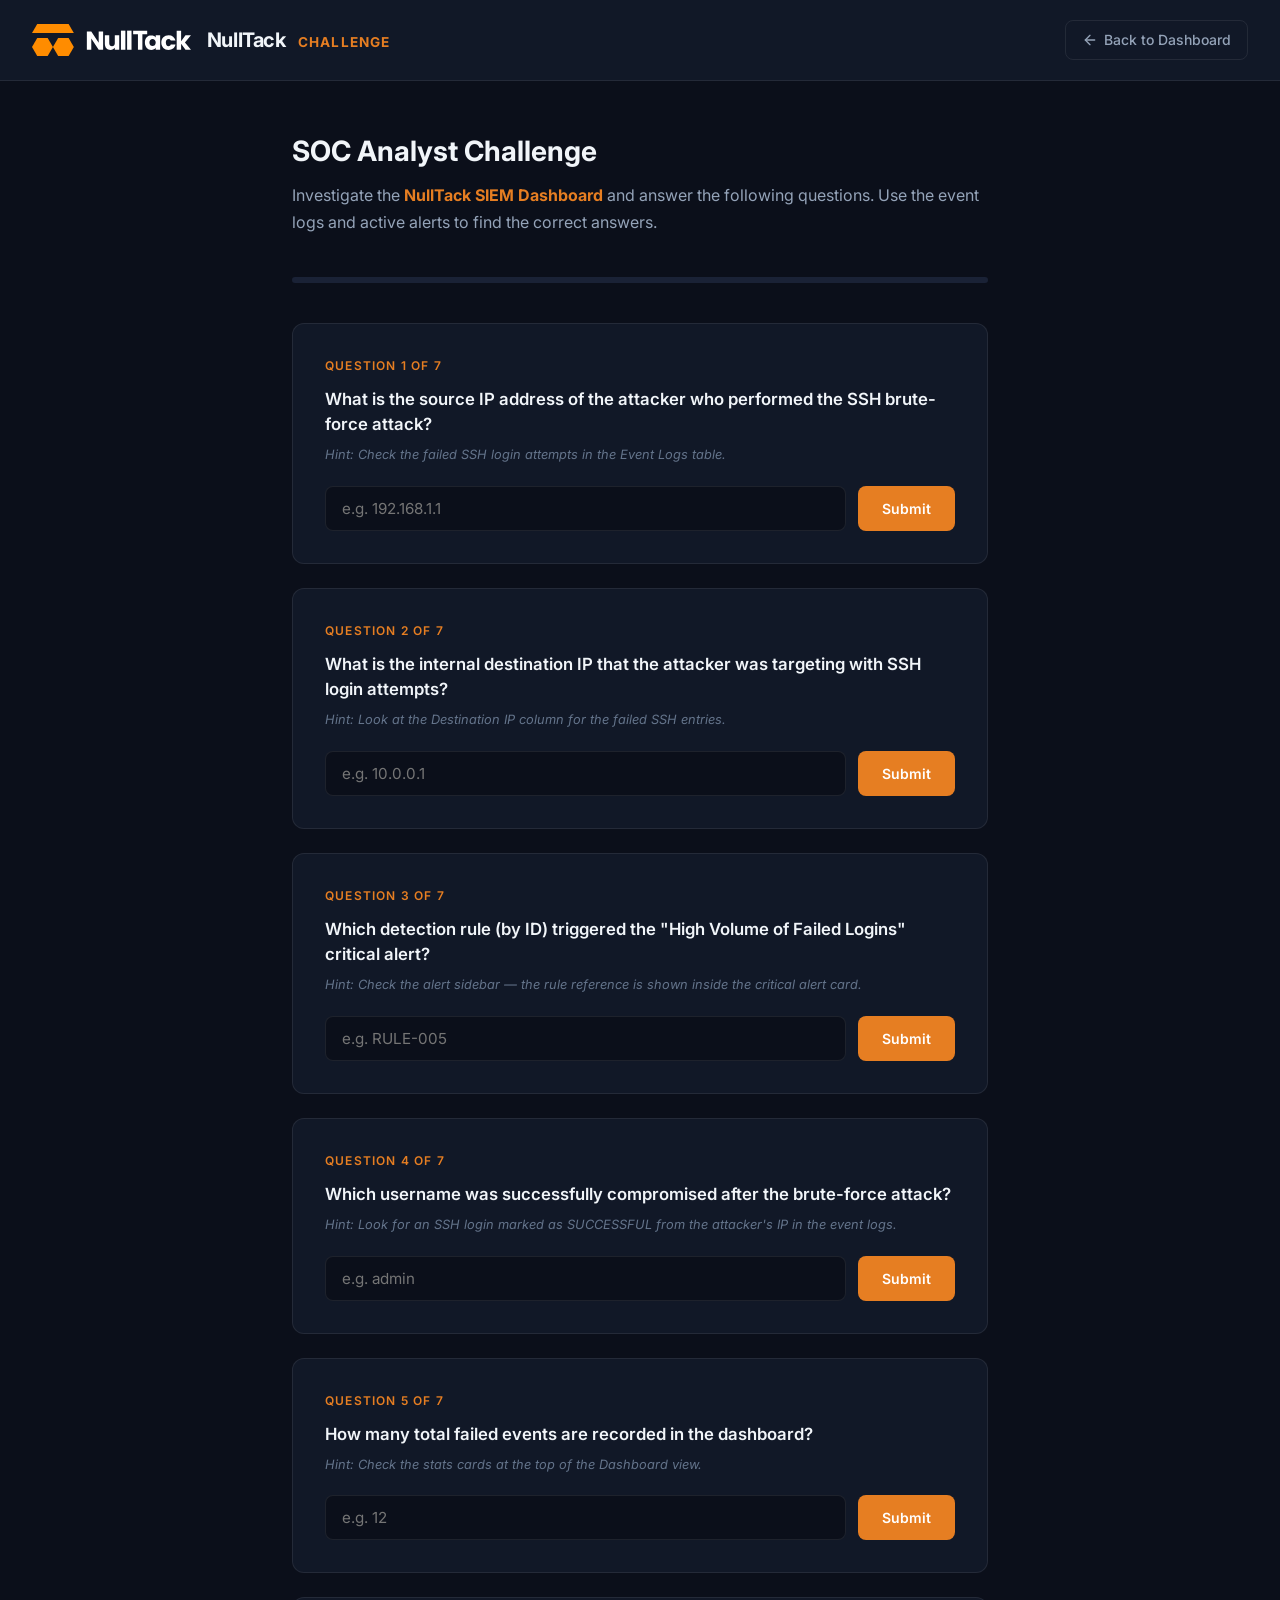
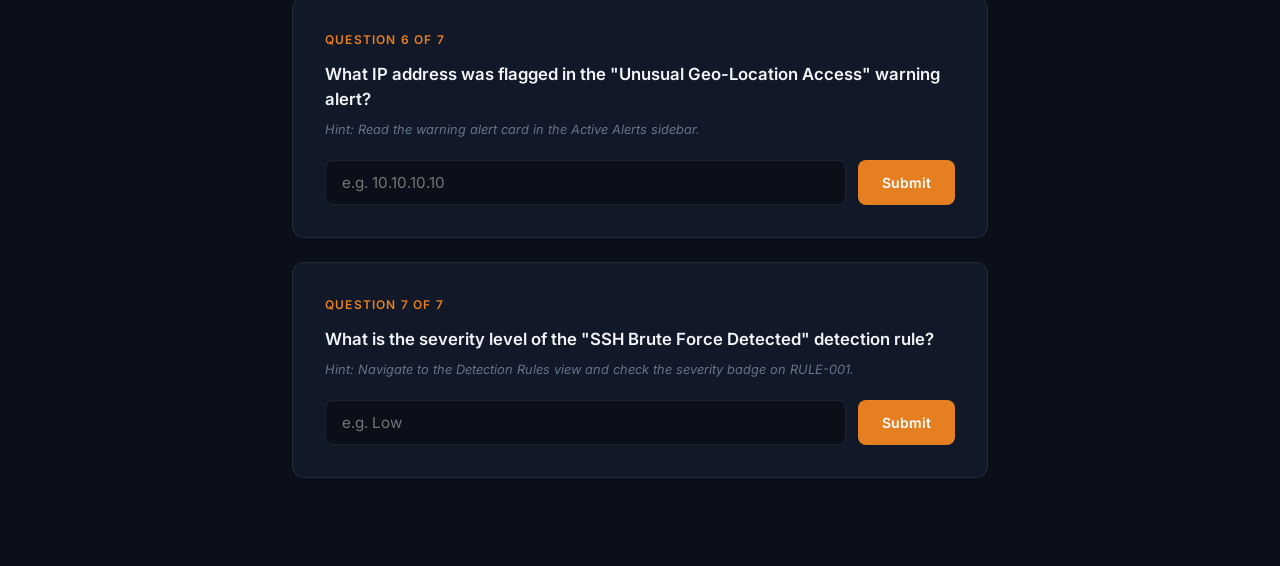
==== challenge.html @ 37a96d25 "feat: add SOC Analyst Challenge page with questions and animated modal" ====
<!DOCTYPE html>
<html lang="en">
<head>
  <meta charset="UTF-8" />
  <meta name="viewport" content="width=device-width, initial-scale=1.0" />
  <title>NullTack SIEM — Challenge</title>
  <meta name="description" content="NullTack SIEM Challenge — Test your SOC analyst skills by investigating security alerts." />
  <link rel="icon" href="./nulltack.svg" type="image/svg+xml" />
  <link href="https://fonts.googleapis.com/css2?family=Inter:wght@400;500;600;700&display=swap" rel="stylesheet" />
  <style>
    /* ─── Design Tokens (matching SIEM dashboard) ─── */
    :root {
      --bg-body:        #0b0f1a;
      --bg-surface:     #111827;
      --bg-surface-alt: #1a2236;
      --border:         rgba(255, 255, 255, 0.08);
      --border-hover:   rgba(255, 255, 255, 0.14);
      --accent:         #e67e22;
      --accent-dim:     rgba(230, 126, 34, 0.12);
      --accent-glow:    rgba(230, 126, 34, 0.25);
      --text-primary:   #f1f5f9;
      --text-secondary: #94a3b8;
      --text-muted:     #64748b;
      --success:        #22c55e;
      --success-dim:    rgba(34, 197, 94, 0.12);
      --success-border: rgba(34, 197, 94, 0.35);
      --error:          #ef4444;
      --error-dim:      rgba(239, 68, 68, 0.12);
      --error-border:   rgba(239, 68, 68, 0.35);
      --radius:         12px;
      --font:           'Inter', system-ui, -apple-system, sans-serif;
    }

    *, *::before, *::after { box-sizing: border-box; margin: 0; padding: 0; }

    body {
      font-family: var(--font);
      background: var(--bg-body);
      color: var(--text-primary);
      min-height: 100vh;
      line-height: 1.6;
    }

    /* ─── Header ─── */
    .challenge-header {
      display: flex;
      align-items: center;
      gap: 1rem;
      padding: 1.25rem 2rem;
      border-bottom: 1px solid var(--border);
      background: var(--bg-surface);
    }

    .challenge-header img {
      height: 32px;
      width: auto;
    }

    .challenge-header .brand {
      font-size: 1.25rem;
      font-weight: 700;
      color: var(--text-primary);
      letter-spacing: -0.02em;
    }

    .challenge-header .brand span {
      color: var(--accent);
      font-weight: 700;
      margin-left: 0.5rem;
      font-size: 0.85rem;
      letter-spacing: 0.08em;
    }

    .challenge-header .back-link {
      margin-left: auto;
      color: var(--text-secondary);
      text-decoration: none;
      font-size: 0.875rem;
      font-weight: 500;
      display: flex;
      align-items: center;
      gap: 0.4rem;
      padding: 0.5rem 1rem;
      border: 1px solid var(--border);
      border-radius: 8px;
      transition: all 0.2s ease;
    }

    .challenge-header .back-link:hover {
      color: var(--accent);
      border-color: var(--accent);
      background: var(--accent-dim);
    }

    /* ─── Main Content ─── */
    .challenge-container {
      max-width: 760px;
      margin: 0 auto;
      padding: 3rem 2rem 4rem;
    }

    .challenge-title {
      font-size: 1.75rem;
      font-weight: 700;
      margin-bottom: 0.5rem;
      color: var(--text-primary);
    }

    .challenge-subtitle {
      font-size: 1rem;
      color: var(--text-secondary);
      margin-bottom: 2.5rem;
      line-height: 1.7;
    }

    .challenge-subtitle strong {
      color: var(--accent);
    }

    /* ─── Progress Bar ─── */
    .progress-track {
      width: 100%;
      height: 6px;
      background: var(--bg-surface-alt);
      border-radius: 100px;
      margin-bottom: 2.5rem;
      overflow: hidden;
    }

    .progress-fill {
      height: 100%;
      width: 0%;
      background: linear-gradient(90deg, var(--accent), #f59e0b);
      border-radius: 100px;
      transition: width 0.6s cubic-bezier(0.4, 0, 0.2, 1);
    }

    /* ─── Question Card ─── */
    .question-card {
      background: var(--bg-surface);
      border: 1px solid var(--border);
      border-radius: var(--radius);
      padding: 2rem;
      margin-bottom: 1.5rem;
      transition: border-color 0.3s ease, box-shadow 0.3s ease;
    }

    .question-card:hover {
      border-color: var(--border-hover);
    }

    .question-card.correct {
      border-color: var(--success-border);
      box-shadow: 0 0 20px rgba(34, 197, 94, 0.08);
    }

    .question-card.incorrect {
      border-color: var(--error-border);
      box-shadow: 0 0 20px rgba(239, 68, 68, 0.08);
    }

    .question-number {
      font-size: 0.75rem;
      font-weight: 600;
      letter-spacing: 0.1em;
      text-transform: uppercase;
      color: var(--accent);
      margin-bottom: 0.75rem;
    }

    .question-text {
      font-size: 1.05rem;
      font-weight: 600;
      color: var(--text-primary);
      margin-bottom: 0.5rem;
      line-height: 1.5;
    }

    .question-hint {
      font-size: 0.8rem;
      color: var(--text-muted);
      margin-bottom: 1.25rem;
      font-style: italic;
    }

    .answer-row {
      display: flex;
      gap: 0.75rem;
    }

    .answer-input {
      flex: 1;
      padding: 0.75rem 1rem;
      background: var(--bg-body);
      border: 1px solid var(--border);
      border-radius: 8px;
      color: var(--text-primary);
      font-family: 'Inter', monospace;
      font-size: 0.95rem;
      outline: none;
      transition: border-color 0.2s ease;
    }

    .answer-input:focus {
      border-color: var(--accent);
    }

    .answer-input:disabled {
      opacity: 0.5;
      cursor: not-allowed;
    }

    .submit-btn {
      padding: 0.75rem 1.5rem;
      background: var(--accent);
      border: none;
      border-radius: 8px;
      color: #fff;
      font-family: var(--font);
      font-size: 0.875rem;
      font-weight: 600;
      cursor: pointer;
      transition: all 0.2s ease;
      white-space: nowrap;
    }

    .submit-btn:hover:not(:disabled) {
      background: #cf6e16;
      transform: translateY(-1px);
    }

    .submit-btn:disabled {
      opacity: 0.4;
      cursor: not-allowed;
      transform: none;
    }

    /* ─── Feedback Alerts ─── */
    .feedback {
      display: none;
      align-items: center;
      gap: 0.75rem;
      margin-top: 1rem;
      padding: 0.875rem 1rem;
      border-radius: 8px;
      font-size: 0.9rem;
      font-weight: 500;
      animation: feedbackSlide 0.4s cubic-bezier(0.2, 0.8, 0.2, 1);
    }

    @keyframes feedbackSlide {
      from { opacity: 0; transform: translateY(8px); }
      to   { opacity: 1; transform: translateY(0); }
    }

    .feedback.show { display: flex; }

    .feedback.success {
      background: var(--success-dim);
      border: 1px solid var(--success-border);
      color: var(--success);
    }

    .feedback.error {
      background: var(--error-dim);
      border: 1px solid var(--error-border);
      color: var(--error);
    }

    .feedback svg {
      width: 22px;
      height: 22px;
      flex-shrink: 0;
    }

    /* ─── Completion Banner ─── */
    .completion-banner {
      display: none;
      flex-direction: column;
      align-items: center;
      text-align: center;
      background: var(--bg-surface);
      border: 1px solid var(--success-border);
      border-radius: var(--radius);
      padding: 3rem 2rem;
      margin-top: 1rem;
      animation: bannerPop 0.6s cubic-bezier(0.2, 0.8, 0.2, 1);
    }

    .completion-banner.show { display: flex; }

    @keyframes bannerPop {
      from { opacity: 0; transform: scale(0.95); }
      to   { opacity: 1; transform: scale(1); }
    }

    .completion-banner svg {
      width: 64px;
      height: 64px;
      margin-bottom: 1.25rem;
    }

    .completion-banner h2 {
      font-size: 1.5rem;
      font-weight: 700;
      color: var(--success);
      margin-bottom: 0.5rem;
    }

    .completion-banner p {
      color: var(--text-secondary);
      font-size: 0.95rem;
    }

    /* ─── SVG check animation ─── */
    .completion-banner.show .check-circle { animation: scaleIn 0.35s ease forwards; }
    .completion-banner.show .check-path   { stroke-dasharray: 24; stroke-dashoffset: 24; animation: drawCheck 0.4s 0.2s ease forwards; }

    @keyframes scaleIn  { from { transform: scale(0); } to { transform: scale(1); } }
    @keyframes drawCheck { to { stroke-dashoffset: 0; } }

    /* ─── Custom Modal Popup ─── */
    .modal-overlay {
      position: fixed;
      top: 0; left: 0; right: 0; bottom: 0;
      background: rgba(11, 15, 26, 0.85);
      backdrop-filter: blur(4px);
      display: flex;
      align-items: center;
      justify-content: center;
      z-index: 1000;
      opacity: 0;
      visibility: hidden;
      transition: opacity 0.4s ease, visibility 0.4s ease;
    }

    .modal-overlay.show {
      opacity: 1;
      visibility: visible;
    }

    .modal-content {
      background: var(--bg-surface);
      border: 1px solid var(--accent-glow);
      border-radius: var(--radius);
      padding: 3rem;
      max-width: 460px;
      width: 90%;
      text-align: center;
      box-shadow: 0 20px 40px rgba(0,0,0,0.4), 0 0 0 1px var(--border);
      transform: translateY(30px) scale(0.95);
      transition: transform 0.4s cubic-bezier(0.2, 0.8, 0.2, 1);
    }

    .modal-overlay.show .modal-content {
      transform: translateY(0) scale(1);
    }

    .modal-icon {
      width: 72px;
      height: 72px;
      margin: 0 auto 1.5rem;
      display: flex;
      align-items: center;
      justify-content: center;
      background: var(--accent-dim);
      border-radius: 50%;
      color: var(--accent);
    }

    .modal-title {
      font-size: 1.75rem;
      font-weight: 700;
      color: var(--text-primary);
      margin-bottom: 0.75rem;
      letter-spacing: -0.01em;
    }

    .modal-desc {
      font-size: 1.05rem;
      color: var(--text-secondary);
      margin-bottom: 2rem;
      line-height: 1.6;
    }

    .modal-close-btn {
      padding: 0.75rem 2rem;
      background: var(--accent);
      border: none;
      border-radius: 8px;
      color: #fff;
      font-family: var(--font);
      font-size: 1rem;
      font-weight: 600;
      cursor: pointer;
      transition: all 0.2s ease;
      width: 100%;
    }

    .modal-close-btn:hover {
      background: #cf6e16;
      transform: translateY(-1px);
    }

    /* ─── Responsive ─── */
    @media (max-width: 600px) {
      .challenge-container { padding: 2rem 1rem 3rem; }
      .answer-row { flex-direction: column; }
      .challenge-header { padding: 1rem; }
    }
  </style>
</head>
<body>

  <!-- ─── Header ─── -->
  <header class="challenge-header">
    <img src="./nulltack.svg" alt="NullTack Logo" />
    <div class="brand">NullTack <span>CHALLENGE</span></div>
    <a href="./index.html" class="back-link">
      <svg width="16" height="16" viewBox="0 0 24 24" fill="none" stroke="currentColor" stroke-width="2" stroke-linecap="round" stroke-linejoin="round"><path d="M19 12H5"/><path d="M12 19l-7-7 7-7"/></svg>
      Back to Dashboard
    </a>
  </header>

  <!-- ─── Main ─── -->
  <div class="challenge-container">

    <h1 class="challenge-title">SOC Analyst Challenge</h1>
    <p class="challenge-subtitle">
      Investigate the <strong>NullTack SIEM Dashboard</strong> and answer the following questions.
      Use the event logs and active alerts to find the correct answers.
    </p>

    <div class="progress-track">
      <div class="progress-fill" id="progress-fill"></div>
    </div>

    <!-- ── Question 1 ── -->
    <div class="question-card" id="q1-card">
      <div class="question-number">Question 1 of 7</div>
      <p class="question-text">What is the source IP address of the attacker who performed the SSH brute-force attack?</p>
      <p class="question-hint">Hint: Check the failed SSH login attempts in the Event Logs table.</p>
      <div class="answer-row">
        <input type="text" class="answer-input" id="q1-input" placeholder="e.g. 192.168.1.1" />
        <button class="submit-btn" id="q1-btn" onclick="checkAnswer(1)">Submit</button>
      </div>
      <div class="feedback" id="q1-feedback"></div>
    </div>

    <!-- ── Question 2 ── -->
    <div class="question-card" id="q2-card">
      <div class="question-number">Question 2 of 7</div>
      <p class="question-text">What is the internal destination IP that the attacker was targeting with SSH login attempts?</p>
      <p class="question-hint">Hint: Look at the Destination IP column for the failed SSH entries.</p>
      <div class="answer-row">
        <input type="text" class="answer-input" id="q2-input" placeholder="e.g. 10.0.0.1" />
        <button class="submit-btn" id="q2-btn" onclick="checkAnswer(2)">Submit</button>
      </div>
      <div class="feedback" id="q2-feedback"></div>
    </div>

    <!-- ── Question 3 ── -->
    <div class="question-card" id="q3-card">
      <div class="question-number">Question 3 of 7</div>
      <p class="question-text">Which detection rule (by ID) triggered the "High Volume of Failed Logins" critical alert?</p>
      <p class="question-hint">Hint: Check the alert sidebar — the rule reference is shown inside the critical alert card.</p>
      <div class="answer-row">
        <input type="text" class="answer-input" id="q3-input" placeholder="e.g. RULE-005" />
        <button class="submit-btn" id="q3-btn" onclick="checkAnswer(3)">Submit</button>
      </div>
      <div class="feedback" id="q3-feedback"></div>
    </div>

    <!-- ── Question 4 ── -->
    <div class="question-card" id="q4-card">
      <div class="question-number">Question 4 of 7</div>
      <p class="question-text">Which username was successfully compromised after the brute-force attack?</p>
      <p class="question-hint">Hint: Look for an SSH login marked as SUCCESSFUL from the attacker's IP in the event logs.</p>
      <div class="answer-row">
        <input type="text" class="answer-input" id="q4-input" placeholder="e.g. admin" />
        <button class="submit-btn" id="q4-btn" onclick="checkAnswer(4)">Submit</button>
      </div>
      <div class="feedback" id="q4-feedback"></div>
    </div>

    <!-- ── Question 5 ── -->
    <div class="question-card" id="q5-card">
      <div class="question-number">Question 5 of 7</div>
      <p class="question-text">How many total failed events are recorded in the dashboard?</p>
      <p class="question-hint">Hint: Check the stats cards at the top of the Dashboard view.</p>
      <div class="answer-row">
        <input type="text" class="answer-input" id="q5-input" placeholder="e.g. 12" />
        <button class="submit-btn" id="q5-btn" onclick="checkAnswer(5)">Submit</button>
      </div>
      <div class="feedback" id="q5-feedback"></div>
    </div>

    <!-- ── Question 6 ── -->
    <div class="question-card" id="q6-card">
      <div class="question-number">Question 6 of 7</div>
      <p class="question-text">What IP address was flagged in the "Unusual Geo-Location Access" warning alert?</p>
      <p class="question-hint">Hint: Read the warning alert card in the Active Alerts sidebar.</p>
      <div class="answer-row">
        <input type="text" class="answer-input" id="q6-input" placeholder="e.g. 10.10.10.10" />
        <button class="submit-btn" id="q6-btn" onclick="checkAnswer(6)">Submit</button>
      </div>
      <div class="feedback" id="q6-feedback"></div>
    </div>

    <!-- ── Question 7 ── -->
    <div class="question-card" id="q7-card">
      <div class="question-number">Question 7 of 7</div>
      <p class="question-text">What is the severity level of the "SSH Brute Force Detected" detection rule?</p>
      <p class="question-hint">Hint: Navigate to the Detection Rules view and check the severity badge on RULE-001.</p>
      <div class="answer-row">
        <input type="text" class="answer-input" id="q7-input" placeholder="e.g. Low" />
        <button class="submit-btn" id="q7-btn" onclick="checkAnswer(7)">Submit</button>
      </div>
      <div class="feedback" id="q7-feedback"></div>
    </div>

    <!-- ── Completion Banner ── -->
    <div class="completion-banner" id="completion-banner">
      <svg viewBox="0 0 64 64" fill="none" xmlns="http://www.w3.org/2000/svg">
        <circle cx="32" cy="32" r="30" stroke="#22c55e" stroke-width="3" fill="rgba(34,197,94,0.1)" class="check-circle"/>
        <path d="M20 33 L28 41 L44 25" stroke="#22c55e" stroke-width="3.5" stroke-linecap="round" stroke-linejoin="round" fill="none" class="check-path"/>
      </svg>
      <h2>Challenge Complete!</h2>
      <p>You have successfully investigated all seven SIEM questions. Well done, analyst.</p>
    </div>

  </div>

  <script>
    const TOTAL_QUESTIONS = 7;

    /* ─── Answer Key ─── */
    const ANSWERS = {
      1: '103.214.78.92',
      2: '10.0.1.25',
      3: 'RULE-001',
      4: 'devops',
      5: '6',
      6: '198.51.100.40',
      7: 'HIGH'
    };

    let solved = {};
    for (let i = 1; i <= TOTAL_QUESTIONS; i++) solved[i] = false;

    /* ─── SVG Generators ─── */
    function successSVG() {
      return `<svg viewBox="0 0 24 24" fill="none" xmlns="http://www.w3.org/2000/svg">
        <circle cx="12" cy="12" r="10" stroke="#22c55e" stroke-width="2" fill="rgba(34,197,94,0.12)" class="check-circle"/>
        <path d="M8 12.5 L11 15.5 L16.5 9.5" stroke="#22c55e" stroke-width="2" stroke-linecap="round" stroke-linejoin="round" fill="none" class="check-path"/>
      </svg>`;
    }

    function errorSVG() {
      return `<svg viewBox="0 0 24 24" fill="none" xmlns="http://www.w3.org/2000/svg">
        <circle cx="12" cy="12" r="10" stroke="#ef4444" stroke-width="2" fill="rgba(239,68,68,0.12)"/>
        <line x1="9" y1="9" x2="15" y2="15" stroke="#ef4444" stroke-width="2" stroke-linecap="round"/>
        <line x1="15" y1="9" x2="9" y2="15" stroke="#ef4444" stroke-width="2" stroke-linecap="round"/>
      </svg>`;
    }

    /* ─── Check Logic ─── */
    function checkAnswer(qNum) {
      const input    = document.getElementById(`q${qNum}-input`);
      const feedback = document.getElementById(`q${qNum}-feedback`);
      const card     = document.getElementById(`q${qNum}-card`);
      const btn      = document.getElementById(`q${qNum}-btn`);
      const answer   = input.value.trim();

      if (!answer) return;

      // Remove previous state
      feedback.classList.remove('show', 'success', 'error');
      card.classList.remove('correct', 'incorrect');

      // Force reflow for re-animation
      void feedback.offsetWidth;

      if (answer.toUpperCase() === ANSWERS[qNum].toUpperCase()) {
        // ── Correct ──
        feedback.innerHTML = successSVG() + '<span>Correct! Great investigation work.</span>';
        feedback.classList.add('show', 'success');
        card.classList.add('correct');
        input.disabled = true;
        btn.disabled = true;
        solved[qNum] = true;
        updateProgress();
      } else {
        // ── Wrong ──
        feedback.innerHTML = errorSVG() + '<span>Incorrect — go back to the dashboard and investigate further.</span>';
        feedback.classList.add('show', 'error');
        card.classList.add('incorrect');

        // Reset error state after 2s
        setTimeout(() => {
          card.classList.remove('incorrect');
        }, 2000);
      }
    }

    /* ─── Progress ─── */
    function updateProgress() {
      const count = Object.values(solved).filter(Boolean).length;
      document.getElementById('progress-fill').style.width = `${(count / TOTAL_QUESTIONS) * 100}%`;

      if (count === TOTAL_QUESTIONS) {
        document.getElementById('completion-banner').classList.add('show');
        setTimeout(() => {
          document.getElementById('success-modal').classList.add('show');
        }, 1200); // Wait for banner animation to finish before showing modal
      }
    }

    /* ─── Enter key support ─── */
    document.querySelectorAll('.answer-input').forEach(input => {
      input.addEventListener('keydown', e => {
        if (e.key === 'Enter') {
          const qNum = input.id.replace('q', '').replace('-input', '');
          checkAnswer(parseInt(qNum));
        }
      });
    });
  </script>

  <!-- ── Custom Modal ── -->
  <div class="modal-overlay" id="success-modal">
    <div class="modal-content">
      <div class="modal-icon">
        <svg width="40" height="40" viewBox="0 0 24 24" fill="none" stroke="currentColor" stroke-width="2" stroke-linecap="round" stroke-linejoin="round"><path d="M12 2l3.09 6.26L22 9.27l-5 4.87 1.18 6.88L12 17.77l-6.18 3.25L7 14.14 2 9.27l6.91-1.01L12 2z"/></svg>
      </div>
      <h2 class="modal-title">Exceptional Work!</h2>
      <p class="modal-desc">You have successfully analyzed the attack vector and solved all 7 challenges. The network is secure.</p>
      <button class="modal-close-btn" onclick="document.getElementById('success-modal').classList.remove('show')">Return to Dashboard</button>
    </div>
  </div>

</body>
</html>
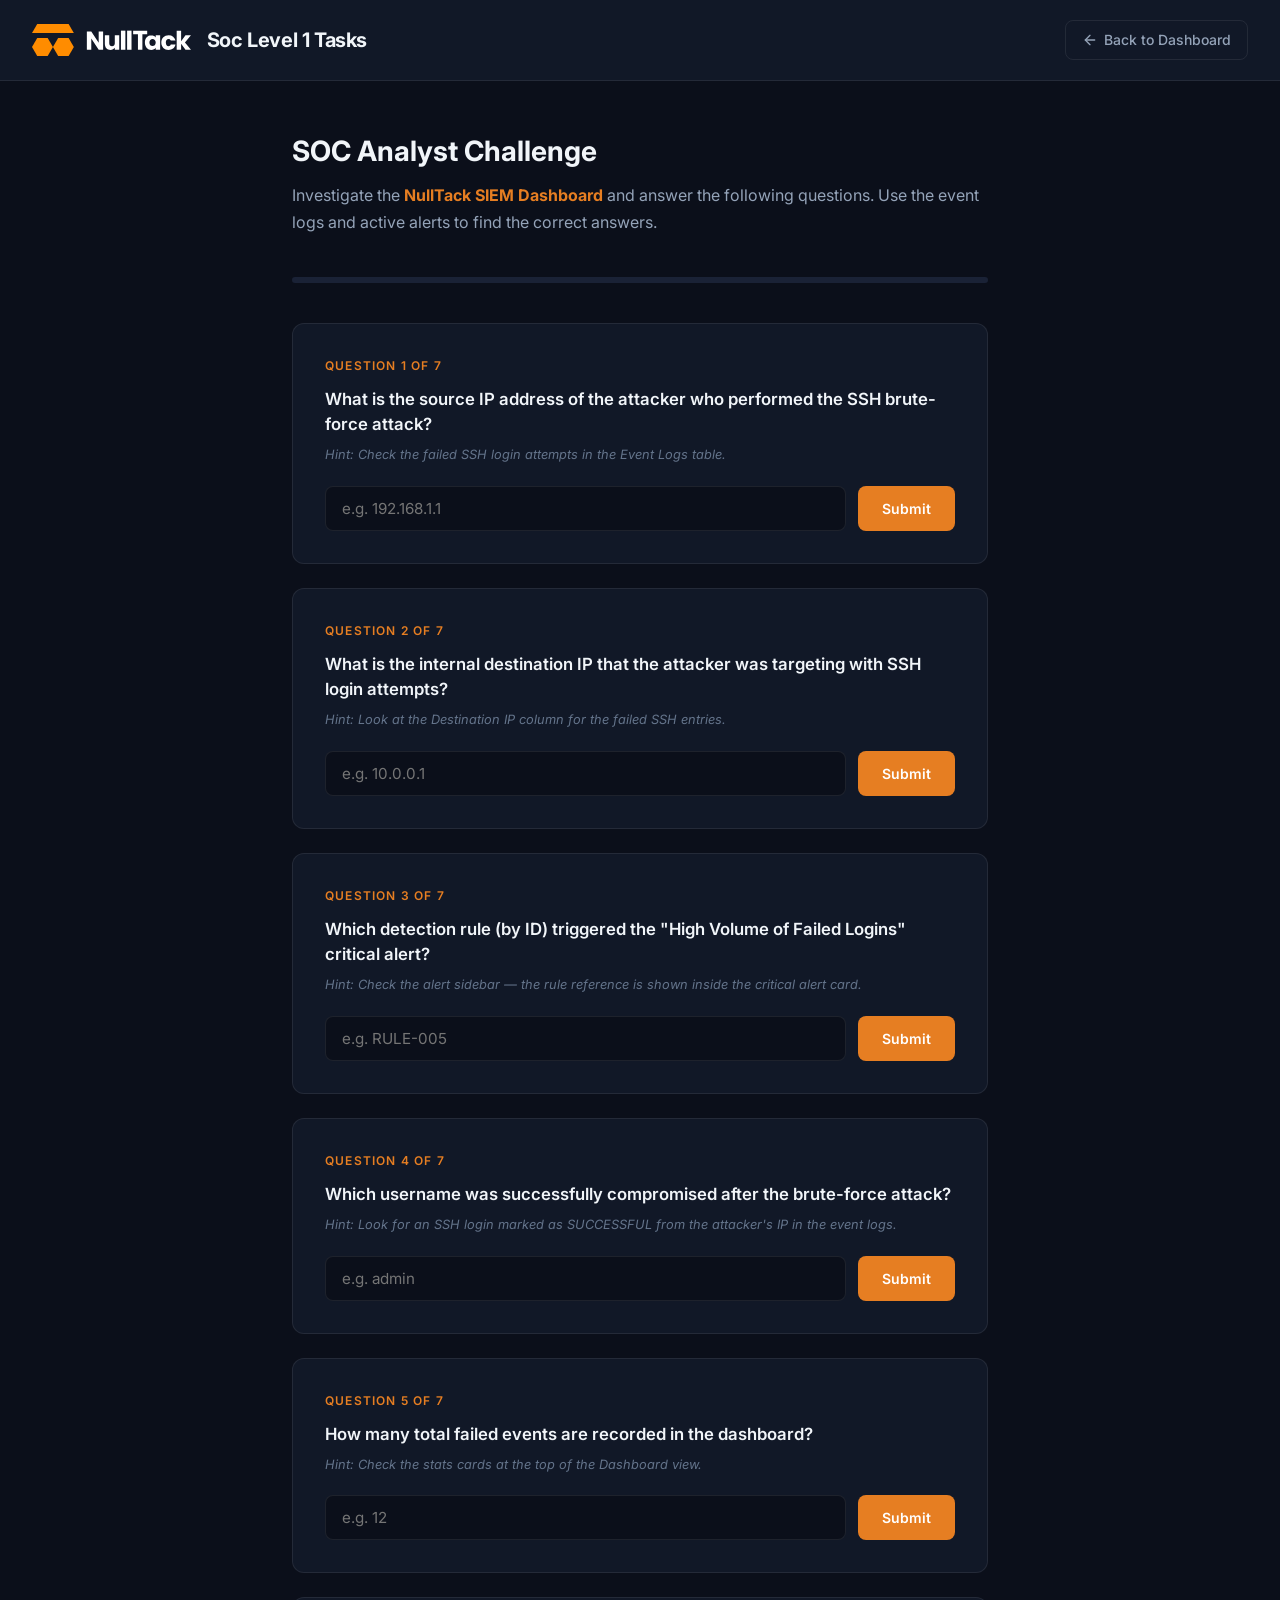
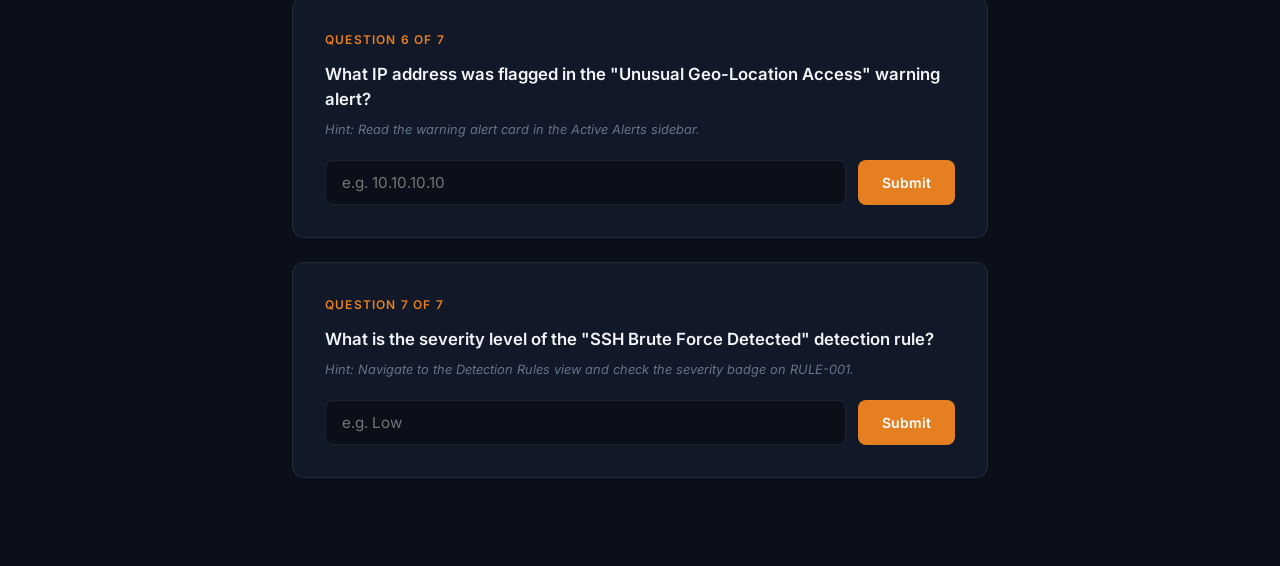
==== commit 2d9e235b: "style: updated brand title to Soc Level 1 Tasks" ====
--- a/challenge.html
+++ b/challenge.html
@@ -314,7 +314,7 @@
 
     /* ─── SVG check animation ─── */
     .completion-banner.show .check-circle { animation: scaleIn 0.35s ease forwards; }
-    .completion-banner.show .check-path   { stroke-dasharray: 24; stroke-dashoffset: 24; animation: drawCheck 0.4s 0.2s ease forwards; }
+    .completion-banner.show .check-path   { stroke-dasharray: 40; stroke-dashoffset: 40; animation: drawCheck 0.4s 0.2s ease forwards; }
 
     @keyframes scaleIn  { from { transform: scale(0); } to { transform: scale(1); } }
     @keyframes drawCheck { to { stroke-dashoffset: 0; } }
@@ -415,7 +415,7 @@
   <!-- ─── Header ─── -->
   <header class="challenge-header">
     <img src="./nulltack.svg" alt="NullTack Logo" />
-    <div class="brand">NullTack <span>CHALLENGE</span></div>
+    <div class="brand">Soc Level 1 Tasks</div>
     <a href="./index.html" class="back-link">
       <svg width="16" height="16" viewBox="0 0 24 24" fill="none" stroke="currentColor" stroke-width="2" stroke-linecap="round" stroke-linejoin="round"><path d="M19 12H5"/><path d="M12 19l-7-7 7-7"/></svg>
       Back to Dashboard
@@ -534,15 +534,17 @@
   <script>
     const TOTAL_QUESTIONS = 7;
 
-    /* ─── Answer Key ─── */
-    const ANSWERS = {
-      1: '103.214.78.92',
-      2: '10.0.1.25',
-      3: 'RULE-001',
-      4: 'devops',
-      5: '6',
-      6: '198.51.100.40',
-      7: 'HIGH'
+    /* ─── Answer Validation ─── */
+    // Answers are obfuscated to prevent source code inspection
+    const _0x1a2b = s => { let h = 0; for(let i = 0; i < s.length; i++) h = Math.imul(31, h) + s.charCodeAt(i) | 0; return h; };
+    const _0x2b3c = {
+      1: -1895784333,
+      2: -1321722163,
+      3: 1545854944,
+      4: 2013145725,
+      5: 54,
+      6: 1087838669,
+      7: 2217378
     };
 
     let solved = {};
@@ -581,7 +583,7 @@
       // Force reflow for re-animation
       void feedback.offsetWidth;
 
-      if (answer.toUpperCase() === ANSWERS[qNum].toUpperCase()) {
+      if (_0x1a2b(answer.toUpperCase()) === _0x2b3c[qNum]) {
         // ── Correct ──
         feedback.innerHTML = successSVG() + '<span>Correct! Great investigation work.</span>';
         feedback.classList.add('show', 'success');
@@ -635,7 +637,7 @@
       </div>
       <h2 class="modal-title">Exceptional Work!</h2>
       <p class="modal-desc">You have successfully analyzed the attack vector and solved all 7 challenges. The network is secure.</p>
-      <button class="modal-close-btn" onclick="document.getElementById('success-modal').classList.remove('show')">Return to Dashboard</button>
+      <button class="modal-close-btn" onclick="document.getElementById('success-modal').classList.remove('show')">OK</button>
     </div>
   </div>
 
